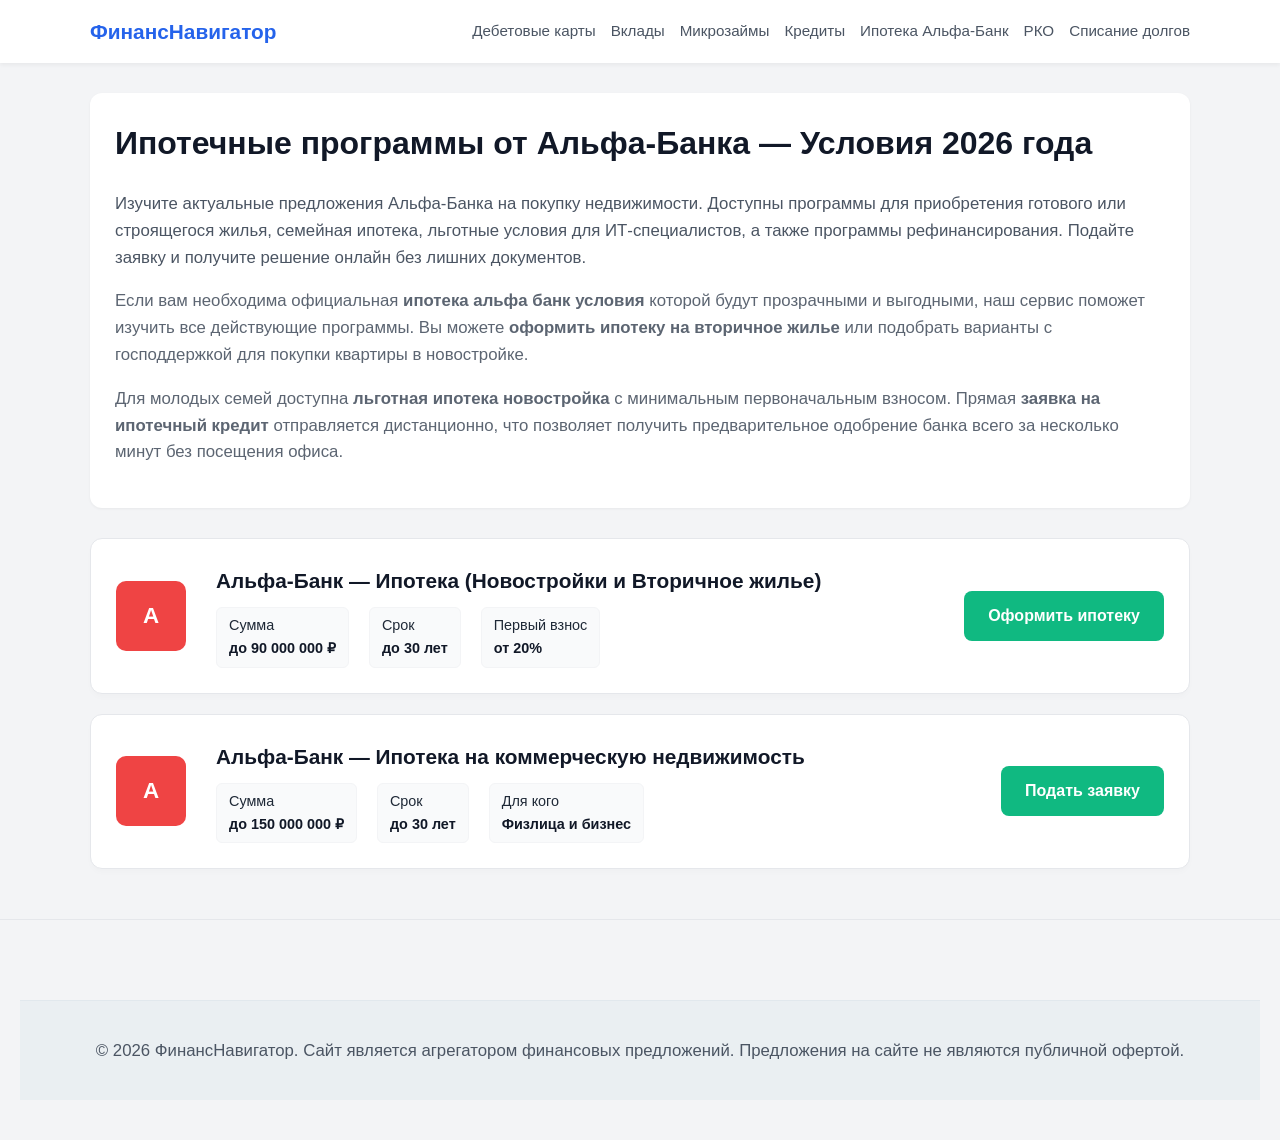
==== alfa-ipoteka/index.html @ 01ce9882 "Update index.html" ====
<!DOCTYPE html>
<html lang="ru">
<head>
    <link rel="canonical" href="https://fin-navigator24.ru" />
    <meta charset="UTF-8">
    <meta name="viewport" content="width=device-width, initial-scale=1.0">
    <title>Ипотека в Альфа-Банке 2026 — Программы и условия онлайн</title>
    <meta name="description" content="Актуальные ипотечные программы от Альфа-Банка. Сравните условия на новостройки, вторичное жилье и семейную ипотеку. Подайте заявку онлайн.">
    
    <!-- Встроенный CSS (Полностью повторяет стиль вашего сайта) -->
    <style>
        :root {
            --primary-color: #2563eb;
            --text-color: #1f2937;
            --bg-color: #f3f4f6;
            --card-bg: #ffffff;
            --accent-yellow: #ffdd2d;
        }
        body {
            font-family: -apple-system, BlinkMacSystemFont, "Segoe UI", Roboto, Helvetica, Arial, sans-serif;
            line-height: 1.6;
            color: var(--text-color);
            background-color: var(--bg-color);
            margin: 0;
            padding: 0;
        }
        header {
            background-color: var(--card-bg);
            box-shadow: 0 2px 4px rgba(0,0,0,0.05);
            padding: 15px 20px;
            position: sticky;
            top: 0;
            z-index: 100;
        }
        .nav-container {
            max-width: 1100px;
            margin: 0 auto;
            display: flex;
            justify-content: space-between;
            align-items: center;
            flex-wrap: wrap;
        }
        .logo {
            font-weight: bold;
            font-size: 1.3rem;
            color: var(--primary-color);
            text-decoration: none;
        }
        .nav-links {
            display: flex;
            gap: 15px;
            flex-wrap: wrap;
        }
        .nav-links a {
            text-decoration: none;
            color: #4b5563;
            font-size: 0.95rem;
            font-weight: 500;
        }
        .nav-links a:hover, .nav-links a.active {
            color: var(--primary-color);
        }
        .container {
            max-width: 1100px;
            margin: 30px auto;
            padding: 0 15px;
        }
        .seo-block {
            background-color: var(--card-bg);
            padding: 25px;
            border-radius: 12px;
            margin-bottom: 30px;
            box-shadow: 0 1px 3px rgba(0,0,0,0.05);
        }
        h1 { font-size: 2rem; margin-top: 0; color: #111827; }
        p { color: #4b5563; font-size: 1.05rem; }
        
        /* Список офферов */
        .offers-list {
            display: flex;
            flex-direction: column;
            gap: 20px;
        }
        .offer-card {
            background-color: var(--card-bg);
            border-radius: 12px;
            padding: 25px;
            display: grid;
            grid-template-columns: 80px 1fr auto;
            align-items: center;
            gap: 20px;
            box-shadow: 0 4px 6px -1px rgba(0,0,0,0.02);
            border: 1px solid #e5e7eb;
        }
        @media (max-width: 768px) {
            .offer-card { grid-template-columns: 1fr; text-align: center; }
            .bank-badge { margin: 0 auto; }
            .offer-action { text-align: center; }
        }
        
        /* Текстовая плашка банка */
        .bank-badge {
            width: 70px;
            height: 70px;
            border-radius: 10px;
            display: flex;
            align-items: center;
            justify-content: center;
            font-weight: bold;
            font-size: 1.4rem;
            color: #ffffff;
            background-color: #ef4444; /* Фирменный красный цвет Альфа-Банка */
            user-select: none;
        }

        .offer-details h3 { margin: 0 0 10px 0; font-size: 1.3rem; color: #111827; }
        .offer-props {
            display: flex;
            gap: 20px;
            flex-wrap: wrap;
            margin-top: 10px;
        }
        @media (max-width: 768px) { .offer-props { justify-content: center; } }
        .prop {
            background-color: #f9fafb;
            padding: 6px 12px;
            border-radius: 6px;
            font-size: 0.9rem;
            border: 1px solid #f3f4f6;
        }
        .prop span { display: block; font-weight: bold; color: #111827; }
        .offer-action { text-align: right; }
        .btn {
            display: inline-block;
            background-color: #10b981;
            color: white;
            padding: 12px 24px;
            font-weight: bold;
            text-decoration: none;
            border-radius: 8px;
            cursor: pointer;
            border: none;
            transition: background 0.2s, transform 0.1s;
            font-size: 1rem;
            font-family: inherit;
        }
        .btn:hover { background-color: #059669; }
        .btn:active { transform: scale(0.98); }
        
        footer {
            text-align: center;
            padding: 40px 20px;
            color: #9ca3af;
            font-size: 0.85rem;
            margin-top: 50px;
            border-top: 1px solid #e5e7eb;
        }
    </style>
</head>
<body>

    <!-- Шапка сайта (Вкладка Ипотека Альфа-Банк активна) -->
    <header>
    <div class="nav-container">
        <a href="/" class="logo">ФинансНавигатор</a>
        <nav class="nav-links">
            <a href="/">Дебетовые карты</a>
            <a href="/vklady/">Вклады</a>
            <a href="/mfi/">Микрозаймы</a>
            <a href="/credits/">Кредиты</a>
            <a href="/alfa-ipoteka/">Ипотека Альфа-Банк</a>
            <a href="/rko/">РКО</a>
            <a href="/bankrotstvo/">Списание долгов</a>
        </nav>
    </div>
</header>

    <div class="container">
        
                <!-- Вводный SEO блок (Расширенный для Яндекса и Гугла) -->
        <div class="seo-block">
            <h1>Ипотечные программы от Альфа-Банка — Условия 2026 года</h1>
            <p>Изучите актуальные предложения Альфа-Банка на покупку недвижимости. Доступны программы для приобретения готового или строящегося жилья, семейная ипотека, льготные условия для ИТ-специалистов, а также программы рефинансирования. Подайте заявку и получите решение онлайн без лишних документов.</p>
            
            <div style="margin-top: 15px; font-size: 14px; opacity: 0.9; line-height: 1.6;">
                <p>Если вам необходима официальная <strong>ипотека альфа банк условия</strong> которой будут прозрачными и выгодными, наш сервис поможет изучить все действующие программы. Вы можете <strong>оформить ипотеку на вторичное жилье</strong> или подобрать варианты с господдержкой для покупки квартиры в новостройке.</p>
                <p>Для молодых семей доступна <strong>льготная ипотека новостройка</strong> с минимальным первоначальным взносом. Прямая <strong>заявка на ипотечный кредит</strong> отправляется дистанционно, что позволяет получить предварительное одобрение банка всего за несколько минут без посещения офиса.</p>
            </div>
        </div>

        <!-- Список офферов ипотеки -->
        <div class="offers-list">

            <!--             <!-- Альфа-Банк - Ипотека -->
            <div class="offer-card">
                <div class="bank-badge">А</div>
                <div class="offer-details">
                    <h3>Альфа-Банк — Ипотека (Новостройки и Вторичное жилье)</h3>
                    <div class="offer-props">
                        <div class="prop">Сумма <span>до 90 000 000 ₽</span></div>
                        <div class="prop">Срок <span>до 30 лет</span></div>
                        <div class="prop">Первый взнос <span>от 20%</span></div>
                    </div>
                </div>
                <div class="offer-action">
                    <a href="https://trk.ppdu.ru/click/73wU5Yc7?erid=2SDnjefNWrN" class="btn" target="_blank" rel="noopener nofollow">Оформить ипотеку</a>
                </div>
            </div>

            <!-- Альфа-Банк - Ипотека на коммерческую недвижимость -->
            <div class="offer-card">
                <div class="bank-badge">А</div>
                <div class="offer-details">
                    <h3>Альфа-Банк — Ипотека на коммерческую недвижимость</h3>
                    <div class="offer-props">
                        <div class="prop">Сумма <span>до 150 000 000 ₽</span></div>
                        <div class="prop">Срок <span>до 30 лет</span></div>
                        <div class="prop">Для кого <span>Физлица и бизнес</span></div>
                    </div>
                </div>
                <div class="offer-action">
                    <a href="https://trk.ppdu.ru/click/VLfoqrVF?erid=2SDnjc2uE1a" class="btn" target="_blank" rel="noopener nofollow">Подать заявку</a>
                </div>
            </div>

        </div> <!-- Конец .offers-list -->
    </div> <!-- Конец .container -->

    <footer>
            <!-- Подвал сайта -->
    <footer style="text-align: center; padding: 20px; margin-top: 40px; font-size: 13px; color: #777; background: #eaeff2; border-top: 1px solid #e1e8ed; line-height: 1.5;">
        <p>© 2026 ФинансНавигатор. Сайт является агрегатором финансовых предложений. Предложения на сайте не являются публичной офертой.</p>
        
        <!-- Скрытый счетчик LiveInternet (Пункт 7 требований) -->
        <div style="display: none !important; visibility: hidden !important; width: 0; height: 0; overflow: hidden;">
            <!-- ВНИМАНИЕ: Вставьте ваш оригинальный код счетчика LiveInternet прямо под этой строчкой -->
<div style="position: absolute; left: -9999px; top: -9999px; visibility: hidden; width: 1px; height: 1px; overflow: hidden;">
    <script>
        document.write("<a href='//www.liveinternet.ru/click' "+
        "target='_blank' rel='noopener nofollow'><img src='//counter.yadro.ru/hit?t26.6;r"+
        escape(document.referrer)+((typeof(screen)=="undefined")?"":
        ";s"+screen.width+"*"+screen.height+"*"+(screen.colorDepth?
        screen.colorDepth:screen.pixelDepth))+";u"+escape(document.URL)+
        ";h"+escape(document.title.substring(0,150))+";"+Math.random()+
        "' alt='' title='LiveInternet' "+
        "border='0' width='88' height='15'><\/a>")
    </script>
</div>
        </div>
    </footer>

    </footer>

</body>
</html>
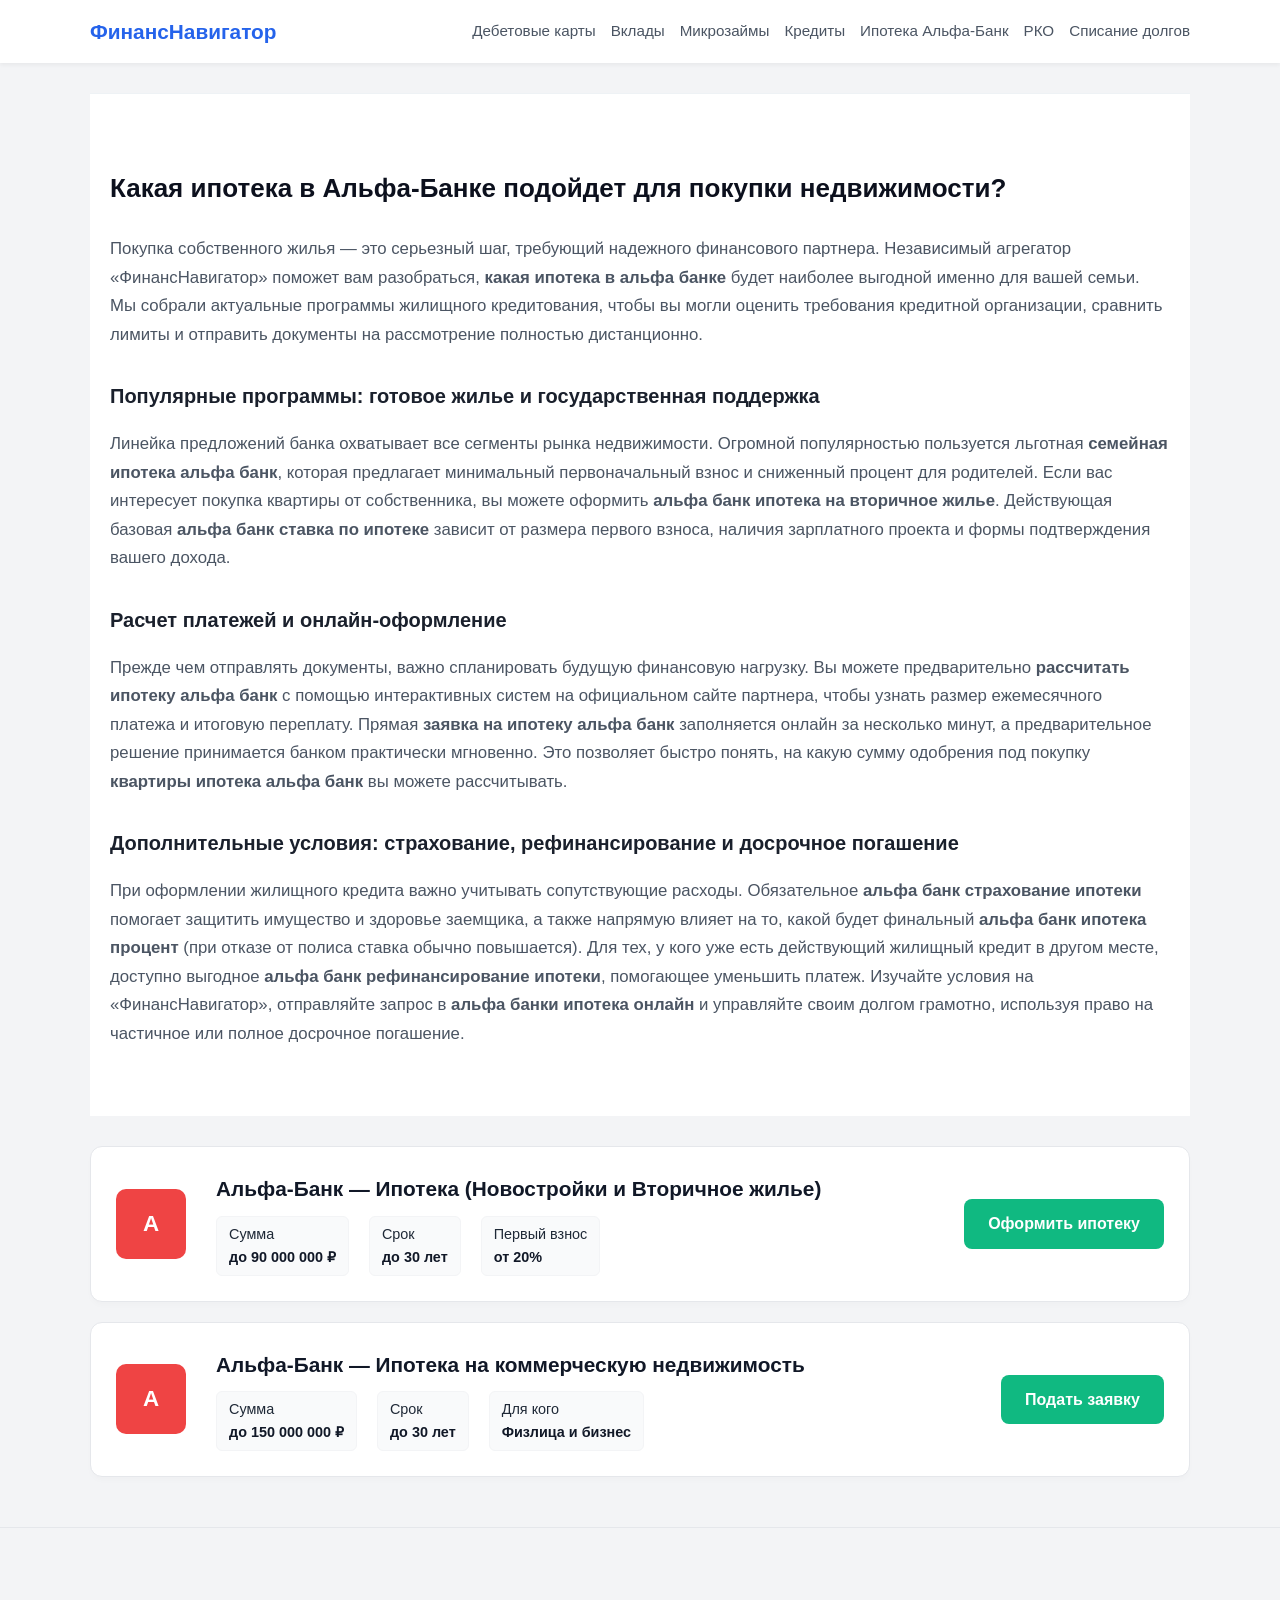
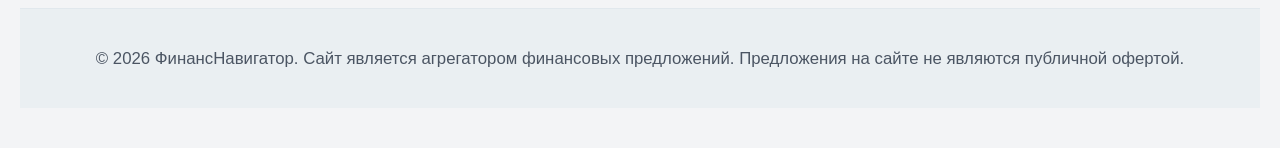
==== commit f50c2201: "Update index.html" ====
--- a/alfa-ipoteka/index.html
+++ b/alfa-ipoteka/index.html
@@ -1,12 +1,18 @@
 <!DOCTYPE html>
 <html lang="ru">
 <head>
-    <link rel="canonical" href="https://fin-navigator24.ru" />
+    <meta name="description" content="🏠 Планируете оформить ипотеку в Альфа-Банке? На ФинансНавигатор можно рассчитать платежи, изучить семейную ипотеку, условия на вторичное жилье и отправить онлайн заявку!">
     <meta charset="UTF-8">
     <meta name="viewport" content="width=device-width, initial-scale=1.0">
-    <title>Ипотека в Альфа-Банке 2026 — Программы и условия онлайн</title>
-    <meta name="description" content="Актуальные ипотечные программы от Альфа-Банка. Сравните условия на новостройки, вторичное жилье и семейную ипотеку. Подайте заявку онлайн.">
-    
+    <title>Ипотека в Альфа-Банке: условия, ставки, семейная ипотека и вторичное жилье</title>
+    <link rel="canonical" href="https://fin-navigator24.ru/alfa-ipoteka/" />
+    <script>
+      if (window.location.hostname === "smart-cardss.github.io") {
+        window.location.replace("https://fin-navigator24.ru" + window.location.pathname.replace("/bank", ""));
+      }
+    </script>
+</head>
+
     <!-- Встроенный CSS (Полностью повторяет стиль вашего сайта) -->
     <style>
         :root {
@@ -177,16 +183,29 @@
 
     <div class="container">
         
-                <!-- Вводный SEO блок (Расширенный для Яндекса и Гугла) -->
-        <div class="seo-block">
-            <h1>Ипотечные программы от Альфа-Банка — Условия 2026 года</h1>
-            <p>Изучите актуальные предложения Альфа-Банка на покупку недвижимости. Доступны программы для приобретения готового или строящегося жилья, семейная ипотека, льготные условия для ИТ-специалистов, а также программы рефинансирования. Подайте заявку и получите решение онлайн без лишних документов.</p>
-            
-            <div style="margin-top: 15px; font-size: 14px; opacity: 0.9; line-height: 1.6;">
-                <p>Если вам необходима официальная <strong>ипотека альфа банк условия</strong> которой будут прозрачными и выгодными, наш сервис поможет изучить все действующие программы. Вы можете <strong>оформить ипотеку на вторичное жилье</strong> или подобрать варианты с господдержкой для покупки квартиры в новостройке.</p>
-                <p>Для молодых семей доступна <strong>льготная ипотека новостройка</strong> с минимальным первоначальным взносом. Прямая <strong>заявка на ипотечный кредит</strong> отправляется дистанционно, что позволяет получить предварительное одобрение банка всего за несколько минут без посещения офиса.</p>
-            </div>
-        </div>
+                <!-- SEO Блок для страницы Ипотеки Альфа-Банка -->
+<section class="seo-alfa-mortgage" style="padding: 50px 20px; background-color: #ffffff; color: #2c3e50; font-family: 'Segoe UI', Roboto, sans-serif; line-height: 1.7; max-width: 1200px; margin: 30px auto; border-top: 1px solid #eef2f5;">
+    <h2 style="font-size: 26px; color: #0c101d; margin-bottom: 25px; font-weight: 700;">Какая ипотека в Альфа-Банке подойдет для покупки недвижимости?</h2>
+    
+    <p style="margin-bottom: 18px;">
+        Покупка собственного жилья — это серьезный шаг, требующий надежного финансового партнера. Независимый агрегатор «ФинансНавигатор» поможет вам разобраться, <strong>какая ипотека в альфа банке</strong> будет наиболее выгодной именно для вашей семьи. Мы собрали актуальные программы жилищного кредитования, чтобы вы могли оценить требования кредитной организации, сравнить лимиты и отправить документы на рассмотрение полностью дистанционно.
+    </p>
+
+    <h3 style="font-size: 20px; color: #1a202c; margin-top: 30px; margin-bottom: 12px; font-weight: 600;">Популярные программы: готовое жилье и государственная поддержка</h3>
+    <p style="margin-bottom: 18px;">
+        Линейка предложений банка охватывает все сегменты рынка недвижимости. Огромной популярностью пользуется льготная <strong>семейная ипотека альфа банк</strong>, которая предлагает минимальный первоначальный взнос и сниженный процент для родителей. Если вас интересует покупка квартиры от собственника, вы можете оформить <strong>альфа банк ипотека на вторичное жилье</strong>. Действующая базовая <strong>альфа банк ставка по ипотеке</strong> зависит от размера первого взноса, наличия зарплатного проекта и формы подтверждения вашего дохода.
+    </p>
+
+    <h3 style="font-size: 20px; color: #1a202c; margin-top: 30px; margin-bottom: 12px; font-weight: 600;">Расчет платежей и онлайн-оформление</h3>
+    <p style="margin-bottom: 18px;">
+        Прежде чем отправлять документы, важно спланировать будущую финансовую нагрузку. Вы можете предварительно <strong>рассчитать ипотеку альфа банк</strong> с помощью интерактивных систем на официальном сайте партнера, чтобы узнать размер ежемесячного платежа и итоговую переплату. Прямая <strong>заявка на ипотеку альфа банк</strong> заполняется онлайн за несколько минут, а предварительное решение принимается банком практически мгновенно. Это позволяет быстро понять, на какую сумму одобрения под покупку <strong>квартиры ипотека альфа банк</strong> вы можете рассчитывать.
+    </p>
+
+    <h3 style="font-size: 20px; color: #1a202c; margin-top: 30px; margin-bottom: 12px; font-weight: 600;">Дополнительные условия: страхование, рефинансирование и досрочное погашение</h3>
+    <p style="margin-bottom: 18px;">
+        При оформлении жилищного кредита важно учитывать сопутствующие расходы. Обязательное <strong>альфа банк страхование ипотеки</strong> помогает защитить имущество и здоровье заемщика, а также напрямую влияет на то, какой будет финальный <strong>альфа банк ипотека процент</strong> (при отказе от полиса ставка обычно повышается). Для тех, у кого уже есть действующий жилищный кредит в другом месте, доступно выгодное <strong>альфа банк рефинансирование ипотеки</strong>, помогающее уменьшить платеж. Изучайте условия на «ФинансНавигатор», отправляйте запрос в <strong>альфа банки ипотека онлайн</strong> и управляйте своим долгом грамотно, используя право на частичное или полное досрочное погашение.
+    </p>
+</section>
 
         <!-- Список офферов ипотеки -->
         <div class="offers-list">
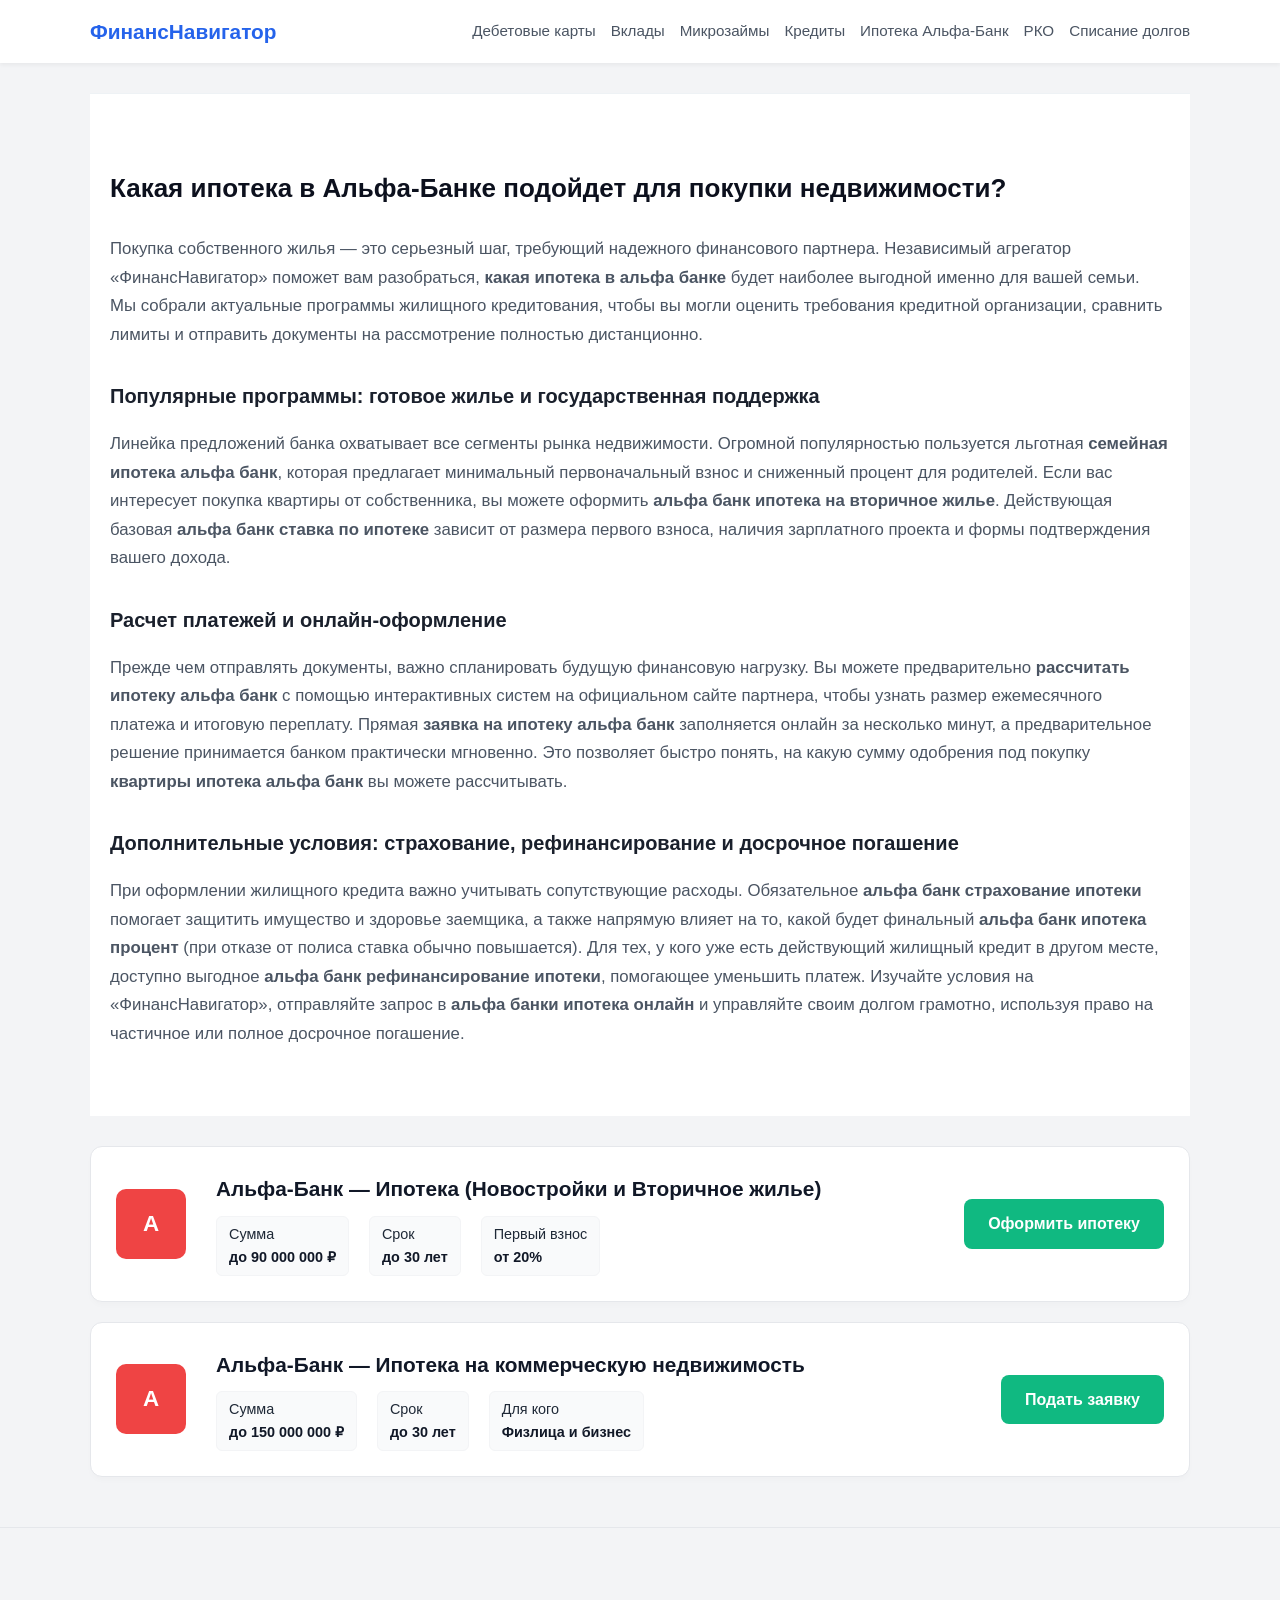
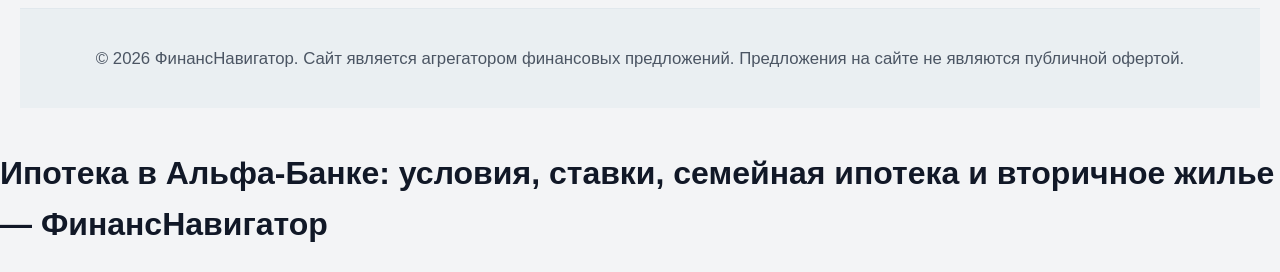
==== commit bc81c3d0: "Update index.html" ====
--- a/alfa-ipoteka/index.html
+++ b/alfa-ipoteka/index.html
@@ -269,6 +269,6 @@
     </footer>
 
     </footer>
-
+<h1 class="visually-hidden">Ипотека в Альфа-Банке: условия, ставки, семейная ипотека и вторичное жилье — ФинансНавигатор</h1>
 </body>
 </html>
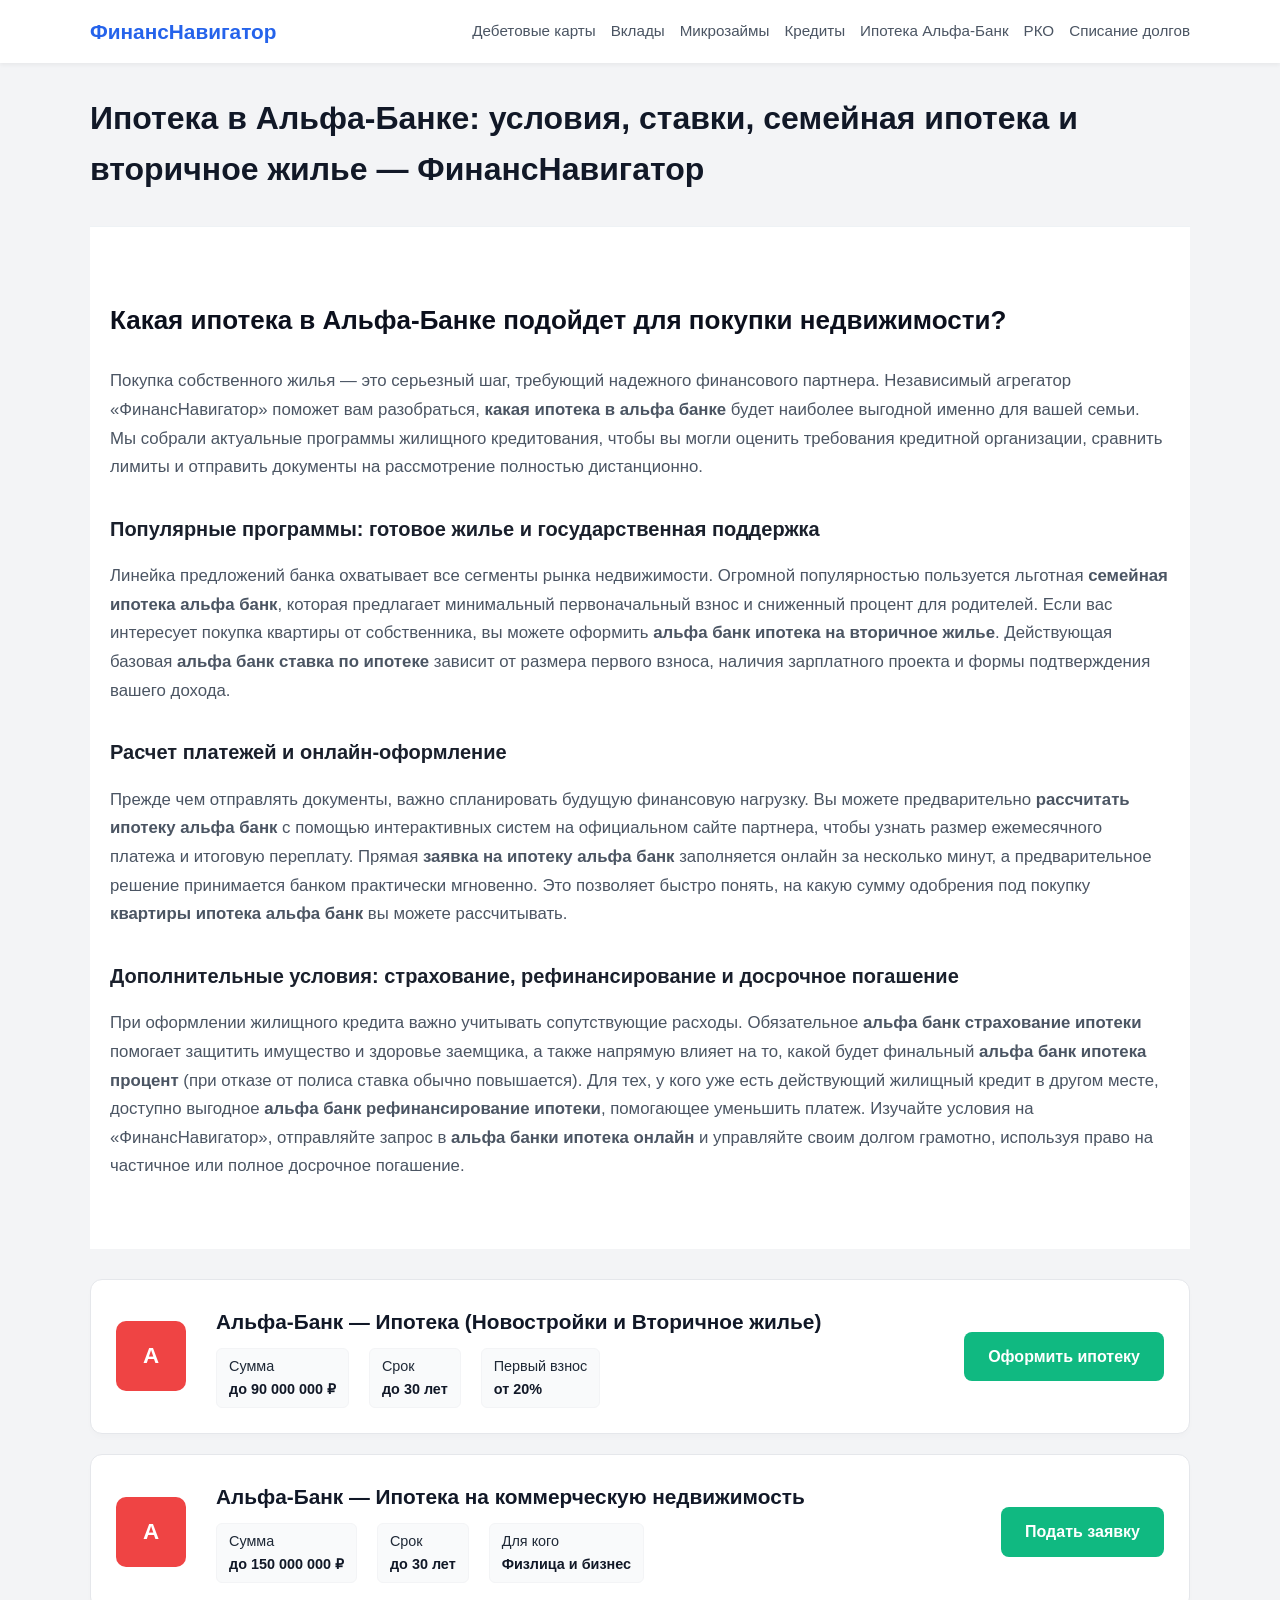
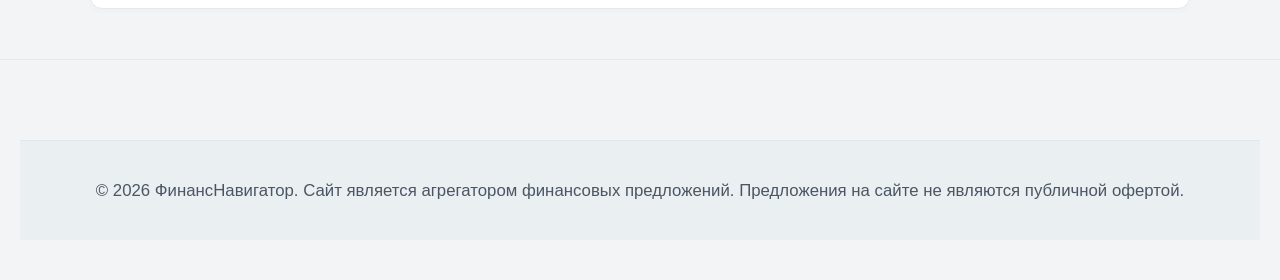
==== commit 0ae9e491: "Update index.html" ====
--- a/alfa-ipoteka/index.html
+++ b/alfa-ipoteka/index.html
@@ -184,6 +184,8 @@
     <div class="container">
         
                 <!-- SEO Блок для страницы Ипотеки Альфа-Банка -->
+        <h1 class="visually-hidden">Ипотека в Альфа-Банке: условия, ставки, семейная ипотека и вторичное жилье — ФинансНавигатор</h1>
+        
 <section class="seo-alfa-mortgage" style="padding: 50px 20px; background-color: #ffffff; color: #2c3e50; font-family: 'Segoe UI', Roboto, sans-serif; line-height: 1.7; max-width: 1200px; margin: 30px auto; border-top: 1px solid #eef2f5;">
     <h2 style="font-size: 26px; color: #0c101d; margin-bottom: 25px; font-weight: 700;">Какая ипотека в Альфа-Банке подойдет для покупки недвижимости?</h2>
     
@@ -269,6 +271,5 @@
     </footer>
 
     </footer>
-<h1 class="visually-hidden">Ипотека в Альфа-Банке: условия, ставки, семейная ипотека и вторичное жилье — ФинансНавигатор</h1>
 </body>
 </html>
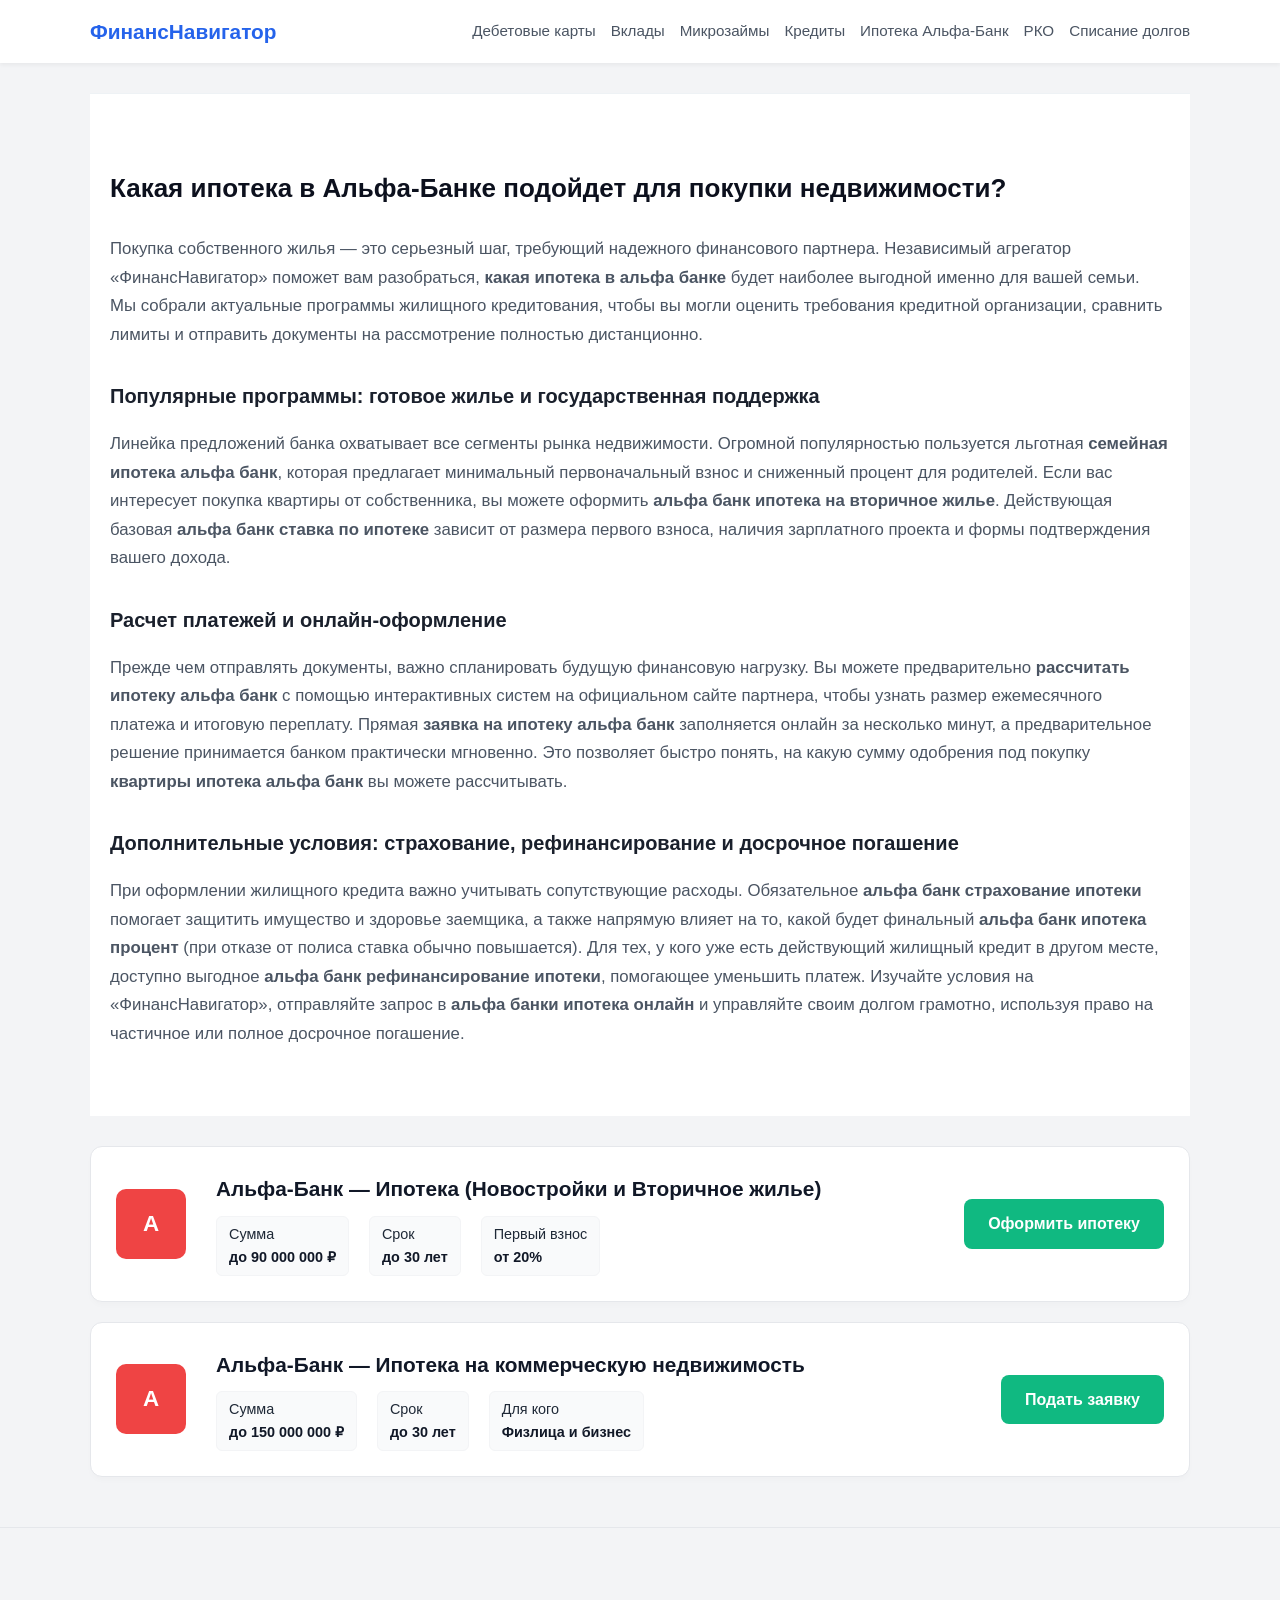
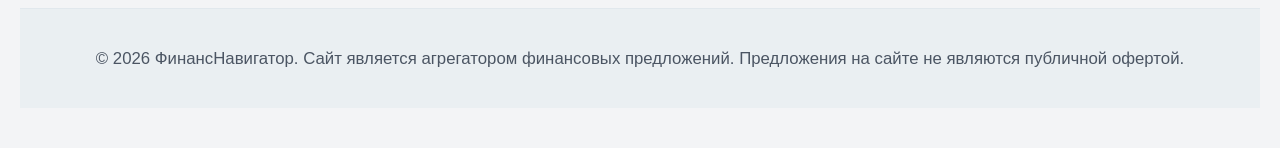
==== commit 584ac480: "Update index.html" ====
--- a/alfa-ipoteka/index.html
+++ b/alfa-ipoteka/index.html
@@ -184,7 +184,7 @@
     <div class="container">
         
                 <!-- SEO Блок для страницы Ипотеки Альфа-Банка -->
-        <h1 class="visually-hidden">Ипотека в Альфа-Банке: условия, ставки, семейная ипотека и вторичное жилье — ФинансНавигатор</h1>
+        <h1 class="visually-hidden" style="position: absolute; width: 1px; height: 1px; margin: -1px; padding: 0; overflow: hidden; clip: rect(0, 0, 0, 0); border: 0; white-space: nowrap;">Ипотека в Альфа-Банке: условия, ставки, семейная ипотека и вторичное жилье — ФинансНавигатор</h1>
         
 <section class="seo-alfa-mortgage" style="padding: 50px 20px; background-color: #ffffff; color: #2c3e50; font-family: 'Segoe UI', Roboto, sans-serif; line-height: 1.7; max-width: 1200px; margin: 30px auto; border-top: 1px solid #eef2f5;">
     <h2 style="font-size: 26px; color: #0c101d; margin-bottom: 25px; font-weight: 700;">Какая ипотека в Альфа-Банке подойдет для покупки недвижимости?</h2>
